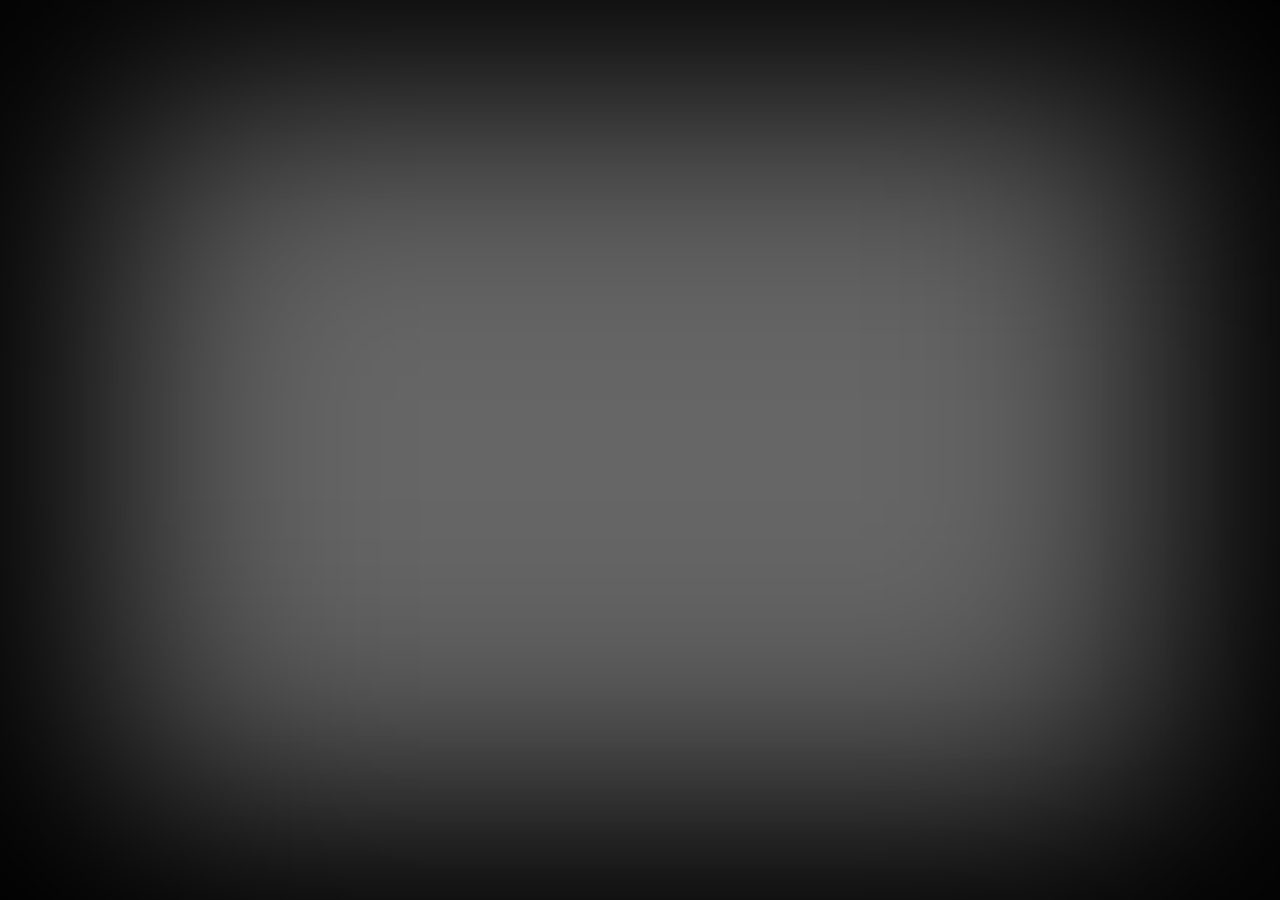
==== index.html @ 484dbccf "header with banner" ====
<!DOCTYPE html>
<html lang="en">
  <head>
    <meta charset="UTF-8" />
    <meta http-equiv="X-UA-Compatible" content="IE=edge" />
    <meta name="viewport" content="width=device-width, initial-scale=1.0" />
    <!-- Tab icon link -->
    <link rel="icon" href="assets/images/tab-icon.png" />
    <!-- Style css link -->
    <link rel="stylesheet" type="text/css" href="assets/css/style.css" />
    <!-- Bootstrap css link -->
    <link
      href="https://cdn.jsdelivr.net/npm/bootstrap@5.1.3/dist/css/bootstrap.min.css"
      rel="stylesheet"
      integrity="sha384-1BmE4kWBq78iYhFldvKuhfTAU6auU8tT94WrHftjDbrCEXSU1oBoqyl2QvZ6jIW3"
      crossorigin="anonymous"
    />
    <title>Netflix - Watcch TV Shows Online</title>
  </head>
  <body>
    <!--Header section start-->
    <header class="banner"></header>
    <!--Header section end-->
    <script src="/assets/js/script.js"></script>
  </body>
</html>
---- assets/css/style.css ----
* {
  margin: 0;
  padding: 0;
  box-sizing: border-box;
}

/*header section*/
.banner {
  width: 100%;
  height: 100vh;
  position: relative;
  background: url("https://i.ibb.co/vXqDmnh/background.jpg") no-repeat center
    center/cover;
}

.banner::after {
  content: "";
  position: absolute;
  top: o;
  left: 0;
  width: 100%;
  height: 100%;
  z-index: 1;
  background: rgba(0, 0, 0, 0.6);
  box-shadow: inset 120px 100px 250px #000000, inset -120px -100px 250px #000000;
}
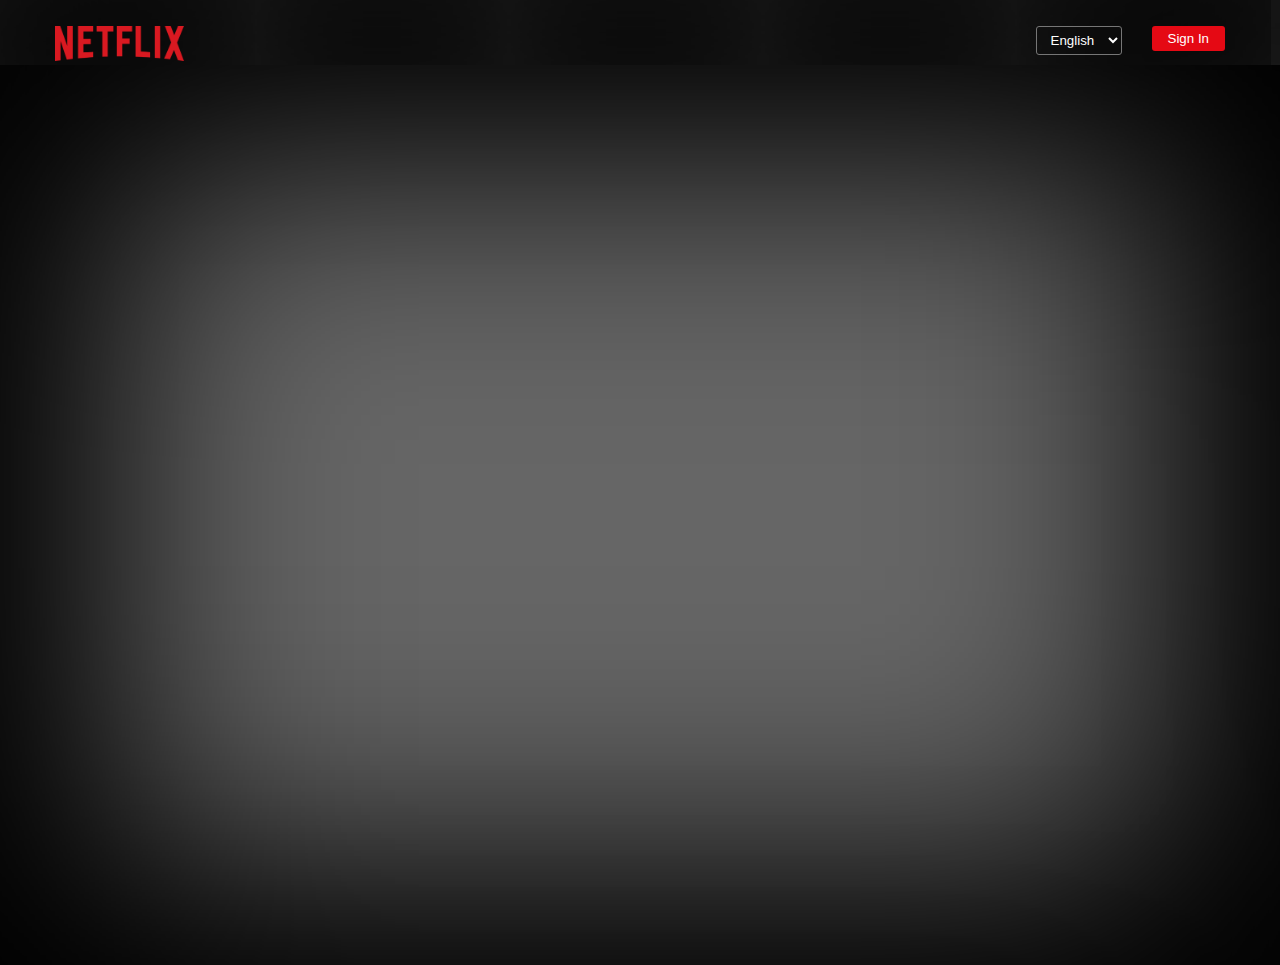
==== commit f1dcd5b5: "navbar" ====
--- a/index.html
+++ b/index.html
@@ -19,7 +19,17 @@
   </head>
   <body>
     <!--Header section start-->
-    <header class="banner"></header>
+    <header class="banner">
+      <!--Navbar-->
+      <nav class="topNavbar">
+        <img id="logo" src="assets/images/logo.png" />
+        <button class="submit" type="submit">Sign In</button>
+        <select>
+          <option value="/Us-en/">English</option>
+          <option value=""></option>
+        </select>
+      </nav>
+    </header>
     <!--Header section end-->
     <script src="/assets/js/script.js"></script>
   </body>
--- a/assets/css/style.css
+++ b/assets/css/style.css
@@ -24,3 +24,38 @@
   background: rgba(0, 0, 0, 0.6);
   box-shadow: inset 120px 100px 250px #000000, inset -120px -100px 250px #000000;
 }
+
+/*Navbar*/
+.topNavbar {
+  position: relative;
+  z-index: 2;
+  padding: 26px 0px 0px 55px;
+  background: rgba(0, 0, 0, 0.6);
+  box-shadow: inset 120px 100px 250px #000000, inset -120px -100px 250px #000000;
+}
+.topNavbar #logo {
+  height: 35px;
+}
+
+.topNavbar .submit {
+  background-color: #e50914;
+  color: white;
+  border: none;
+  padding: 5px 16px;
+  border-radius: 3px;
+  float: right;
+  position: relative;
+  right: 55px;
+}
+.topNavbar select {
+  background-color: transparent;
+  color: white;
+  border-radius: 3px;
+  padding: 5px 10px;
+  float: right;
+  position: relative;
+  right: 85px;
+}
+.topNavbar select option {
+  color: black;
+}
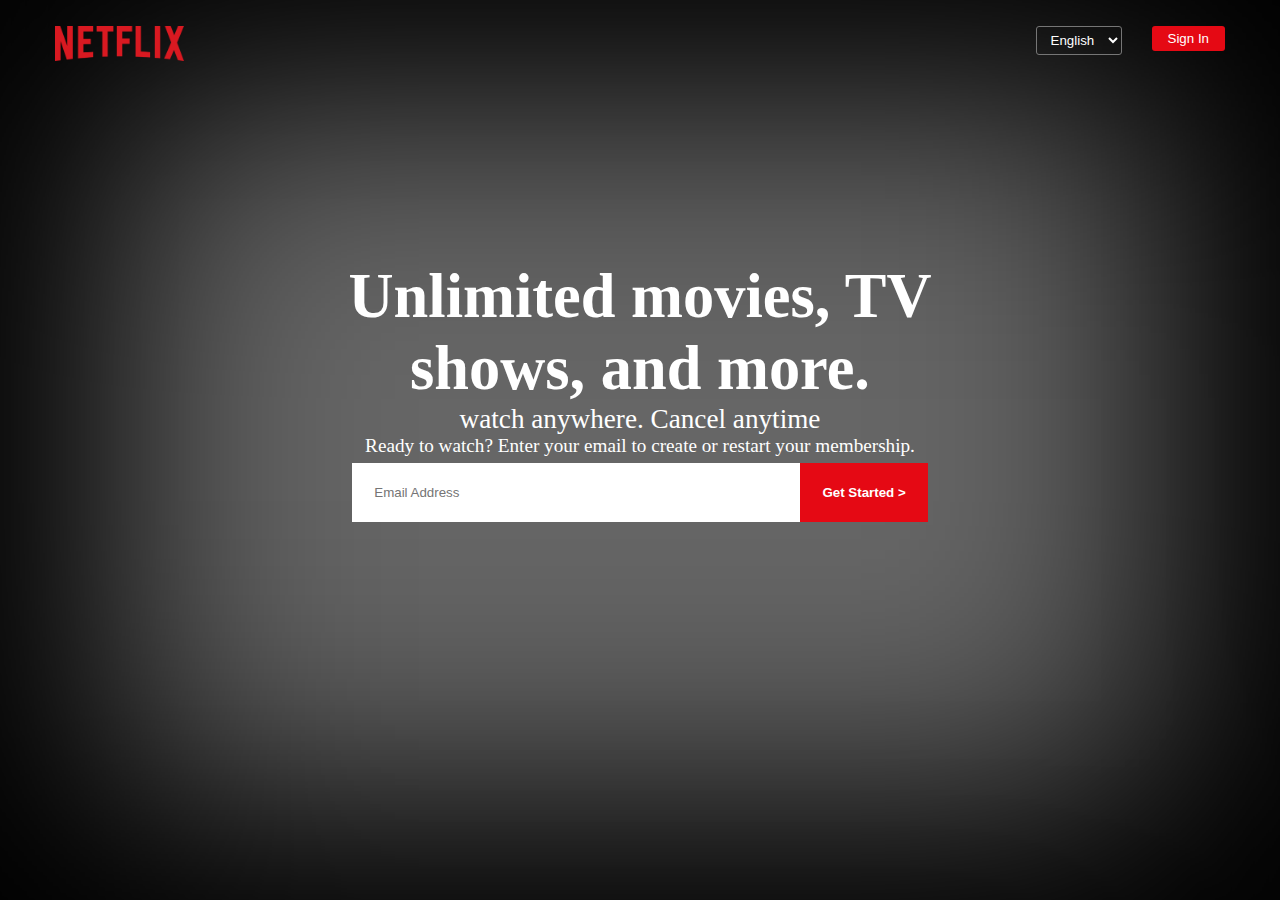
==== commit 05363b32: "fixing box shadow and adding gt started section" ====
--- a/index.html
+++ b/index.html
@@ -26,9 +26,18 @@
         <button class="submit" type="submit">Sign In</button>
         <select>
           <option value="/Us-en/">English</option>
-          <option value=""></option>
         </select>
       </nav>
+      <!--Get started-->
+      <div class="getStarted">
+        <h1>Unlimited movies, TV <br />shows, and more.</h1>
+        <p class="para1">watch anywhere. Cancel anytime</p>
+        <p class="para2">
+          Ready to watch? Enter your email to create or restart your membership.
+        </p>
+        <input type="text" name="email" placeholder="Email Address" />
+        <button type="submit">Get Started ></button>
+      </div>
     </header>
     <!--Header section end-->
     <script src="/assets/js/script.js"></script>
--- a/assets/css/style.css
+++ b/assets/css/style.css
@@ -13,7 +13,7 @@
     center/cover;
 }
 
-.banner::after {
+.banner::before {
   content: "";
   position: absolute;
   top: o;
@@ -29,9 +29,7 @@
 .topNavbar {
   position: relative;
   z-index: 2;
-  padding: 26px 0px 0px 55px;
-  background: rgba(0, 0, 0, 0.6);
-  box-shadow: inset 120px 100px 250px #000000, inset -120px -100px 250px #000000;
+  padding: 26px 0px 15px 55px;
 }
 .topNavbar #logo {
   height: 35px;
@@ -59,3 +57,43 @@
 .topNavbar select option {
   color: black;
 }
+
+/*get started*/
+.banner .getStarted {
+  z-index: 2;
+  position: relative;
+  text-align: center;
+  position: relative;
+  top: 180px;
+  width: 100%;
+}
+.banner .getStarted h1,
+p {
+  color: white;
+}
+.banner .getStarted h1 {
+  font-size: 3.9rem;
+}
+.banner .getStarted .para1 {
+  font-size: 1.7rem;
+}
+.banner .getStarted .para2 {
+  font-size: 1.2rem;
+}
+.banner .getStarted input {
+  width: 35%;
+  padding: 22px;
+  border: none;
+  margin-top: 0.5%;
+  outline: none;
+}
+.banner .getStarted button {
+  padding: 22px;
+  border: none;
+  background-color: #e50914;
+  color: white;
+  margin-left: -0.3%;
+  font-weight: bold;
+}
+
+/*Mwedia queries*/
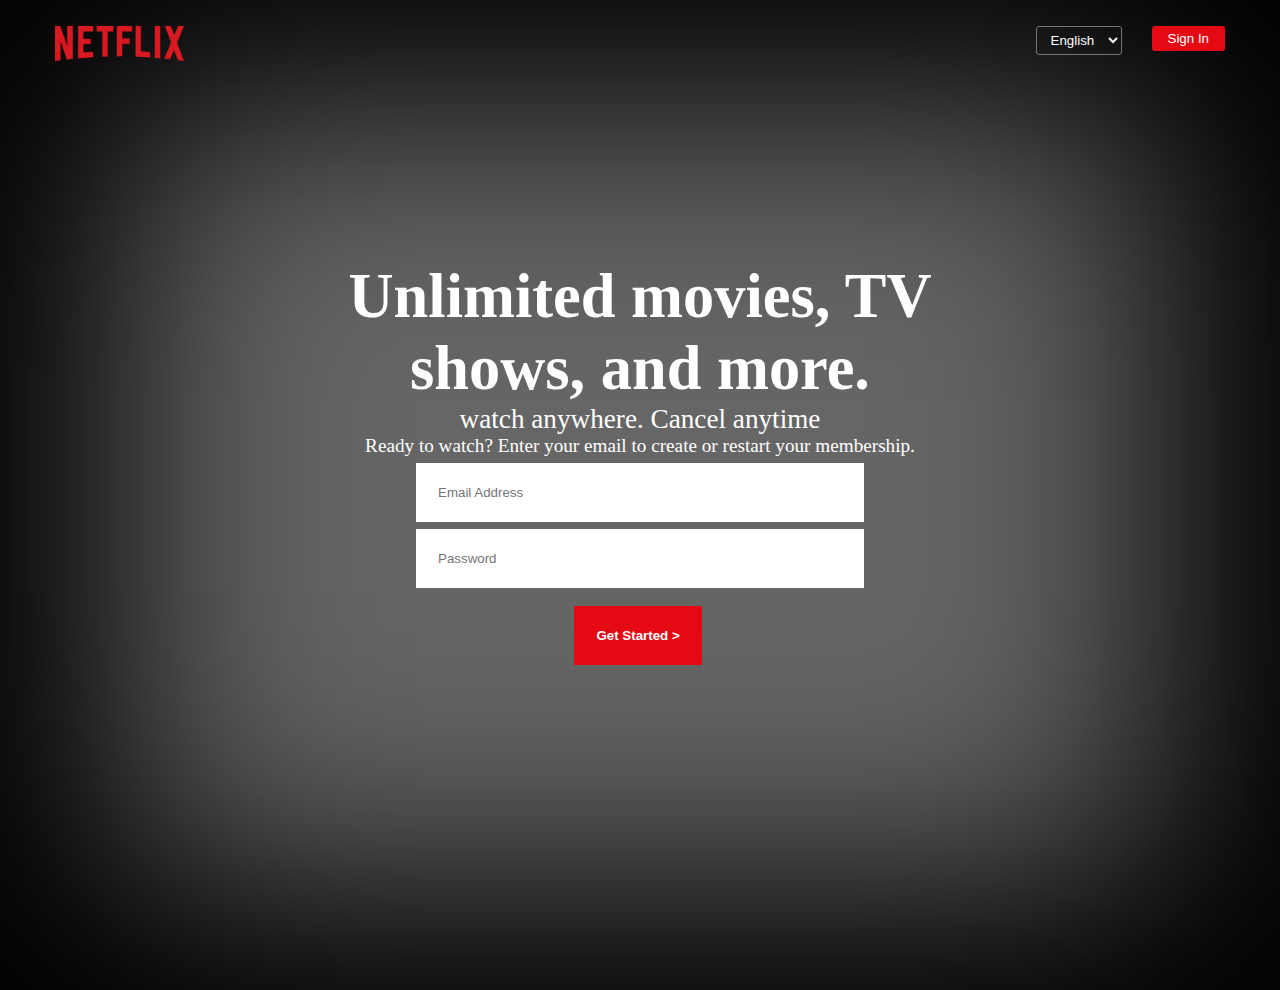
==== commit 887a11ed: "links" ====
--- a/index.html
+++ b/index.html
@@ -23,7 +23,9 @@
       <!--Navbar-->
       <nav class="topNavbar">
         <img id="logo" src="assets/images/logo.png" />
-        <button class="submit" type="submit">Sign In</button>
+        <a href="/signIn.html"
+          ><button class="submit" type="submit">Sign In</button></a
+        >
         <select>
           <option value="/Us-en/">English</option>
         </select>
@@ -35,8 +37,21 @@
         <p class="para2">
           Ready to watch? Enter your email to create or restart your membership.
         </p>
-        <input type="text" name="email" placeholder="Email Address" />
-        <button type="submit">Get Started ></button>
+        <input
+          type="email"
+          name="email"
+          placeholder="Email Address"
+          required
+        /><br />
+        <input
+          type="password"
+          name="password"
+          placeholder="Password"
+          required
+        /><br /><br />
+        <a href="/homepage.html"
+          ><button type="submit">Get Started ></button></a
+        >
       </div>
     </header>
     <!--Header section end-->
--- a/assets/css/style.css
+++ b/assets/css/style.css
@@ -7,7 +7,7 @@
 /*header section*/
 .banner {
   width: 100%;
-  height: 100vh;
+  height: 110vh;
   position: relative;
   background: url("https://i.ibb.co/vXqDmnh/background.jpg") no-repeat center
     center/cover;
@@ -95,5 +95,3 @@
   margin-left: -0.3%;
   font-weight: bold;
 }
-
-/*Mwedia queries*/
